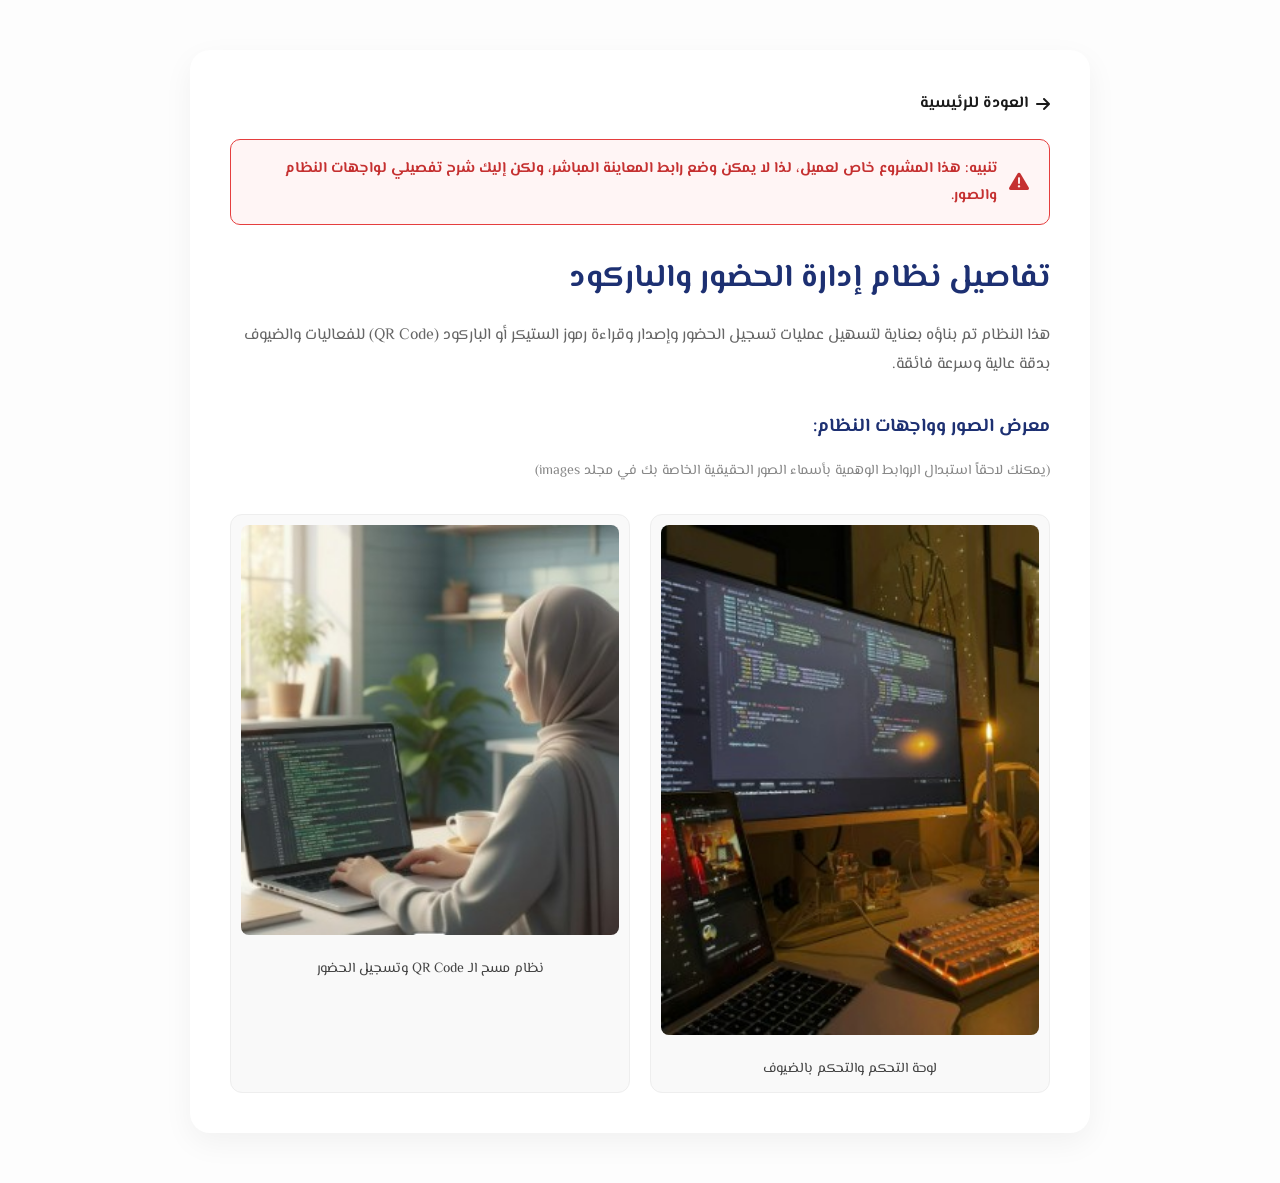
==== project-details.html @ 88afa286 "update" ====
<!doctype html>
<html lang="ar" dir="rtl">
  <head>
    <meta charset="UTF-8" />
    <meta name="viewport" content="width=device-width, initial-scale=1.0" />
    <title>تفاصيل المشروع - ريم حسن</title>
    <link rel="stylesheet" href="css/style.css" />
    <link
      href="https://fonts.googleapis.com/css2?family=El+Messiri:wght@400;600;700&display=swap"
      rel="stylesheet"
    />
    <link
      rel="stylesheet"
      href="https://cdnjs.cloudflare.com/ajax/libs/font-awesome/6.0.0/css/all.min.css"
    />
    <style>
      body {
        font-family: "El Messiri", sans-serif;
        background-color: #fdfdfd;
        color: #1a1a1a;
        line-height: 1.8;
      }
      .details-container {
        max-width: 900px;
        margin: 50px auto;
        padding: 40px;
        background: #fff;
        border-radius: 20px;
        box-shadow: 0 10px 30px rgba(0, 0, 0, 0.05);
      }
      .alert-box {
        background-color: #fff5f5;
        border: 1px solid #e53e3e;
        color: #c53030;
        padding: 15px 20px;
        border-radius: 10px;
        margin-bottom: 25px;
        font-weight: bold;
        font-size: 15px;
        display: flex;
        align-items: center;
        gap: 12px;
      }
      .alert-box i {
        font-size: 20px;
      }
      .back-btn {
        display: inline-flex;
        align-items: center;
        gap: 8px;
        margin-bottom: 20px;
        text-decoration: none;
        color: var(--primary-color);
        font-weight: bold;
      }
      .project-images-grid {
        display: grid;
        grid-template-columns: repeat(auto-fit, minmax(280px, 1fr));
        gap: 20px;
        margin-top: 30px;
      }
      .project-img-card {
        background: #f9f9f9;
        border-radius: 12px;
        overflow: hidden;
        border: 1px solid #eee;
        text-align: center;
        padding: 10px;
      }
      .project-img-card img {
        width: 100%;
        border-radius: 8px;
        transition: transform 0.3s ease;
      }
      .project-img-card img:hover {
        transform: scale(1.03);
      }
    </style>
  </head>
  <body>
    <div class="container">
      <div class="details-container">
        <a href="index.html" class="back-btn"
          ><i class="fas fa-arrow-right"></i> العودة للرئيسية</a
        >

        <!-- التنبيه الأحمر المطلوب -->
        <div class="alert-box">
          <i class="fas fa-exclamation-triangle"></i>
          <span
            >تنبيه: هذا المشروع خاص لعميل، لذا لا يمكن وضع رابط المعاينة
            المباشر، ولكن إليك شرح تفصيلي لواجهات النظام والصور.</span
          >
        </div>

        <h1
          id="p-title"
          style="color: #1d3072; margin-bottom: 15px; font-size: 32px"
        >
          تفاصيل نظام إدارة الحضور والباركود
        </h1>
        <p
          id="p-desc"
          style="color: #666; font-size: 16px; margin-bottom: 25px"
        >
          هذا النظام تم بناؤه بعناية لتسهيل عمليات تسجيل الحضور وإصدار وقراءة
          رموز الستيكر أو الباركود (QR Code) للفعاليات والضيوف بدقة عالية وسرعة
          فائقة.
        </p>

        <h3 style="color: #1d3072; margin-top: 30px; margin-bottom: 15px">
          معرض الصور وواجهات النظام:
        </h3>
        <p style="font-size: 14px; color: #888">
          (يمكنك لاحقاً استبدال الروابط الوهمية بأسماء الصور الحقيقية الخاصة بك
          في مجلد images)
        </p>

        <div class="project-images-grid">
          <div class="project-img-card">
            <img src="images/hero.jpg" alt="واجهة النظام الرئيسية" />
            <p style="margin-top: 10px; font-size: 14px; color: #444">
              لوحة التحكم والتحكم بالضيوف
            </p>
          </div>
          <div class="project-img-card">
            <img src="images/the2.jpg" alt="صفحة قراءة الباركود" />
            <p style="margin-top: 10px; font-size: 14px; color: #444">
              نظام مسح الـ QR Code وتسجيل الحضور
            </p>
          </div>
        </div>
      </div>
    </div>
  </body>
</html>
---- css/style.css ----
/* =========================================
   1. الإعدادات العامة والمتغيرات (Variables)
   ========================================= */
:root {
  --primary-color: #1a1a1a; /* الأسود الفاخر للنصوص والعناصر الأساسية */
  --accent-color: #c5a879; /* اللون الذهبي/البيج للهوية */
  --bg-light: #fdfdfd; /* خلفية الصفحة البيضاء المريحة */
  --bg-blue-soft: #d6e2ef; /* لونك الأزرق السماوي الهادئ */
  --text-muted: #666; /* للنصوص الفرعية */
  --transition: all 0.4s cubic-bezier(0.165, 0.84, 0.44, 1);
}

* {
  margin: 0;
  padding: 0;
  box-sizing: border-box;
}

html {
  scroll-behavior: smooth; /* تنقل ناعم بين أقسام الموقع */
}

body {
  font-family: "El Messiri", sans-serif;
  background-color: var(--bg-light);
  color: var(--primary-color);
  line-height: 1.7;
  overflow-x: hidden;
}

/* =========================================
   2. شريط التنقل العلوي (Navigation)
   ========================================= */
.main-header {
  display: flex;
  justify-content: space-between;
  align-items: center;
  padding: 20px 8%;
  background: rgba(255, 255, 255, 0.95);
  backdrop-filter: blur(10px);
  position: sticky;
  top: 0;
  z-index: 1000;
  box-shadow: 0 2px 15px rgba(0, 0, 0, 0.05);
}

.logo {
  font-size: 28px;
  font-weight: 800;
  letter-spacing: 1px;
}

.logo span {
  color: var(--accent-color);
}

.nav-links {
  display: flex;
  list-style: none;
  gap: 30px;
}

.nav-links a {
  text-decoration: none;
  color: var(--primary-color);
  font-weight: 600;
  transition: var(--transition);
}

.nav-links a:hover {
  color: var(--accent-color);
}

.nav-cta {
  background: var(--primary-color);
  color: white !important;
  padding: 10px 22px;
  border-radius: 8px;
}

/* =========================================
   3. قسم الترحيب (Hero Section)
   ========================================= */
.hero-section {
  background: linear-gradient(135deg, var(--bg-blue-soft) 0%, #fff 100%);
  padding: 100px 0;
}

.container {
  max-width: 1200px;
  margin: auto;
  padding: 0 20px;
}

.hero-wrapper {
  display: flex;
  align-items: center;
  gap: 60px;
  text-align: center;
}

.hero-content {
  flex: 1;
}

/* .badge {
    background: var(--accent-color);
    color: white;
    padding: 6px 16px;
    border-radius: 50px;
    font-size: 14px;
    display: inline-block;
    margin-bottom: 20px;
} */

.hero-title {
  font-size: 58px;
  line-height: 1.2;
  margin-bottom: 20px;
  font-weight: 700;
}

.highlight {
  color: var(--primary-color);
}

.hero-desc {
  font-size: 19px;
  color: var(--text-muted);
  margin-bottom: 40px;
  max-width: 550px;
}

/* أزرار الـ Hero */
.hero-btns {
  display: flex;
  gap: 20px;
  justify-content: center;
}

.btn-fill,
.btn-ghost {
  padding: 16px 35px;
  text-decoration: none;
  border-radius: 10px;
  font-weight: 600;
  transition: var(--transition);
}

.btn-fill {
  background: var(--primary-color);
  color: white;
}

.btn-fill:hover {
  transform: translateY(-5px);
  box-shadow: 0 10px 20px rgba(0, 0, 0, 0.1);
}

.btn-ghost {
  border: 2px solid var(--primary-color);
  color: var(--primary-color);
}

.btn-ghost:hover {
  background: var(--primary-color);
  color: white;
}

/* تنسيق الصورة الجديد والأنيق */
.hero-image {
  flex: 1;
  position: relative;
  display: flex;
  justify-content: center;
}

.modern-image-frame {
  position: relative;
  width: 100%;
  max-width: 400px;
  z-index: 1;
}

.modern-image-frame img {
  width: 100%;
  border-radius: 20px;
  box-shadow: 0 20px 40px rgba(0, 0, 0, 0.1);
  display: block;
  transition: var(--transition);
}

.modern-image-frame::after {
  content: "";
  position: absolute;
  top: 30px;
  left: -30px;
  width: 100%;
  height: 100%;
  border: 3px solid var(--accent-color);
  border-radius: 20px;
  z-index: -1;
  transition: var(--transition);
}

.modern-image-frame:hover img {
  transform: translate(8px, -8px);
}

/* =========================================
   4. قسم نبذة عني (About)
   ========================================= */
.about-section {
  padding: 100px 0;
}

.grid-2 {
  display: flex;
  align-items: center;
  gap: 80px;
}

.about-img {
  flex: 1;
  position: relative;
}

.about-img img {
  width: 100%;
  border-radius: 20px;
}

.experience-badge {
  position: absolute;
  bottom: -20px;
  right: -20px;
  background: var(--accent-color);
  color: white;
  padding: 20px;
  border-radius: 15px;
  text-align: center;
  box-shadow: 0 10px 25px rgba(0, 0, 0, 0.1);
}

.about-text {
  flex: 1.2;
  justify-content: center;
  text-align: right;
}

.section-title-alt {
  font-size: 38px;
  margin-bottom: 25px;
}

.check-list {
  list-style: none;
  margin: 30px 0;
  text-align: right; /* لجعل النص يمين */
}
/* ضبط المحاذاة لليمين في الجوال لكل أقسام النصوص */
@media (max-width: 768px) {
  .about-text,
  .check-list,
  .check-list li {
    text-align: right !important;
    justify-content: flex-start !important;
    direction: ltr !important;
  }

  /* تأكدي أن الأيقونة تظهر على اليمين والنص على يسارها */
  .check-list li {
    flex-direction: row-reverse; /* يقلب اتجاه الأيقونة والنص */
    justify-content: flex-end; /* يثبتهم جهة اليمين */
    gap: 10px;
  }
}
.check-list li {
  margin-bottom: 15px;
  display: flex;
  align-items: center;
  justify-content: flex-start; /* لضمان البدء من اليمين */
  gap: 12px;
  font-size: 18px;
  direction: rtl; /* اتجاه الكتابة من اليمين لليسار */
}

.check-list i {
  color: var(--accent-color);
}

/* ستايل رابط القيت هب في قسم نبذة عني */
.btn-link {
  display: inline-flex;
  align-items: center;
  gap: 10px; /* مسافة بين النص وأيقونة القيت هب */
  color: var(--primary-color);
  text-decoration: none;
  font-weight: 700;
  font-size: 18px;
  position: relative;
  transition: var(--transition);
  padding: 10px 0;
  justify-content: center;
}

/* حركة الخط اللي يظهر تحت الرابط عند مرور الماوس */
.btn-link::after {
  content: "";
  position: absolute;
  bottom: 0;
  right: 0;
  width: 0%;
  height: 2px;
  background-color: var(--accent-color);
  transition: var(--transition);
}

.btn-link:hover {
  color: var(--accent-color);
  transform: translateX(
    -5px
  ); /* يتحرك قليلاً لليمين/اليسار ليعطي إحساساً بالتفاعل */
}

.btn-link:hover::after {
  width: 100%; /* الخط يمتد تحت النص كامل عند الـ Hover */
}

.btn-link i {
  font-size: 22px; /* تكبير أيقونة القيت هب قليلاً */
}
/* =========================================
   5. قسم المهارات (Skills)
   ========================================= */
.skills-section {
  padding: 100px 0;
  background: #f9f9f9;
}

.section-title {
  text-align: center;
  font-size: 42px;
  margin-bottom: 60px;
}

.skills-grid {
  display: grid;
  grid-template-columns: repeat(auto-fit, minmax(300px, 1fr));
  gap: 30px;
}

.skill-card {
  background: white;
  padding: 50px 40px;
  border-radius: 20px;
  text-align: center;
  transition: var(--transition);
  border-bottom: 4px solid transparent;
}

.skill-card:hover {
  transform: translateY(-10px);
  border-bottom-color: var(--accent-color);
  box-shadow: 0 15px 35px rgba(0, 0, 0, 0.05);
}

.skill-card i {
  font-size: 50px;
  color: var(--accent-color);
  margin-bottom: 25px;
}

/* =========================================
   6. قسم المشاريع (Projects)
   ========================================= */
.projects-section {
  padding: 100px 0;
  background: var(--bg-blue-soft);
  display: flex;
  flex-wrap: wrap;
  justify-content: center;
  gap: 30px;
}

.Card {
  background: white;
  padding: 30px;
  border-radius: 20px;
  width: 350px;
  transition: var(--transition);
}

.Card:hover {
  transform: scale(1.03);
}

/* =========================================
   7. الفوتر (Footer)
   ========================================= */
.footer-social-icons {
  display: flex;
  justify-content: center;
  gap: 35px;
  margin: 40px 0;
}

.social-item {
  display: flex;
  flex-direction: column; /* الأيقونة فوق النص */
  align-items: center;
  gap: 12px;
  color: #ffffff;
  text-decoration: none;
  transition: all 0.3s ease;
}

/* تنسيق الأيقونة نفسها */
.social-item i {
  font-size: 24px;
  color: #c5a879; /* لون ذهبي هادئ للأيقونات */
  transition: transform 0.3s ease;
}

/* تنسيق النص تحت الأيقونة */
.social-item span {
  font-size: 13px;
  letter-spacing: 1px;
  opacity: 0.7;
  text-transform: uppercase;
}

/* تأثير عند التمرير بالماوس */
.social-item:hover i {
  transform: translateY(-5px); /* الأيقونة ترتفع قليلاً */
  color: #ffffff; /* يتغير لونها للأبيض */
}

.social-item:hover span {
  opacity: 1;
}
.modern-footer {
  background-color: #1b222e; /* اللون الزيتوني الفاخر المستوحى من الصورة */
  color: #ffffff;
  padding: 80px 0 40px 0;
  font-family: "El Messiri", sans-serif;
}

.footer-container {
  max-width: 1100px;
  margin: 0 auto;
  padding: 0 20px;
  text-align: center;
}

.footer-logo {
  font-size: 32px;
  font-weight: 300;
  letter-spacing: 4px;
  margin-bottom: 10px;
  text-transform: uppercase;
}

.footer-logo span {
  color: #c5a879; /* لمسة ذهبية بسيطة */
}

.footer-tagline {
  font-size: 16px;
  color: rgba(255, 255, 255, 0.6);
  margin-bottom: 50px;
  font-style: italic;
}

.footer-links {
  display: flex;
  justify-content: center;
  gap: 40px;
  margin-bottom: 60px;
  flex-wrap: wrap;
}

.f-link {
  color: #ffffff;
  text-decoration: none;
  font-size: 14px;
  font-weight: 400;
  text-transform: uppercase;
  letter-spacing: 1.5px;
  position: relative;
  padding-bottom: 5px;
  transition: opacity 0.3s ease;
}

/* حركة الخط النحيف تحت الروابط */
.f-link::after {
  content: "";
  position: absolute;
  bottom: 0;
  left: 50%;
  width: 0;
  height: 1px;
  background-color: #c5a879;
  transition: all 0.3s ease;
  transform: translateX(-50%);
}

.f-link:hover {
  opacity: 0.8;
}

.f-link:hover::after {
  width: 100%;
}

.footer-bottom {
  border-top: 1px solid rgba(255, 255, 255, 0.1);
  padding-top: 30px;
}

.footer-bottom p {
  font-size: 12px;
  color: rgba(255, 255, 255, 0.4);
  letter-spacing: 1px;
}

/* للتجاوب مع الجوال */
@media (max-width: 600px) {
  .footer-links {
    gap: 20px;
  }
  .footer-logo {
    font-size: 24px;
  }
}

/* =========================================
   8. التجاوب مع الجوال (Responsive)
   ========================================= */
@media (max-width: 992px) {
  .hero-wrapper {
    flex-direction: column-reverse;
  }
  .about-text {
    text-align: center !important;
  }

  .about-text p {
    text-align: center;
  }

  .check-list {
    display: flex;
    flex-direction: column;
    align-items: center;
    text-align: center;
  }

  .check-list li {
    justify-content: center;
  }

  .btn-link {
    justify-content: center;
    width: 100%;
  }
  .hero-wrapper,
  .grid-2 {
    flex-direction: column;
    text-align: center;
  }
  .hero-title {
    font-size: 40px;
  }
  .hero-desc {
    margin: 0 auto 30px;
  }
  .hero-btns {
    justify-content: center;
  }
  .modern-image-frame {
    margin-top: 50px;
  }
  .about-text .section-title-alt {
    text-align: center;
  }
  .check-list {
    display: inline-block;
    text-align: right;
  }
}

/* حركات الظهور ناعمة */
.animated-fadeInUp {
  animation: fadeInUp 1s ease forwards;
}

@keyframes fadeInUp {
  from {
    opacity: 0;
    transform: translateY(30px);
  }
  to {
    opacity: 1;
    transform: translateY(0);
  }
}

/* تنسيق بطاقة المشروع المطور */
.project-card {
  position: relative;
  overflow: hidden;
  border: 1px solid #eee;
  background: #fff;
  display: flex;
  flex-direction: column;
  justify-content: space-between;
}

.project-year {
  font-size: 12px;
  color: var(--accent-color);
  font-weight: bold;
  display: block;
  margin-bottom: 10px;
}

.project-info {
  margin-top: 20px;
  display: flex;
  justify-content: space-between;
  align-items: center;
  border-top: 1px solid #f0f0f0;
  padding-top: 15px;
}

.project-info span {
  font-size: 13px !important;
  background: var(--soft-blue) !important;
}

/* السهم الذي ينقل للموقع */
.project-arrow {
  position: absolute;
  bottom: 20px;
  left: 20px;
  width: 40px;
  height: 40px;
  background: var(--primary-color);
  color: white;
  border-radius: 50%;
  display: flex;
  align-items: center;
  justify-content: center;
  text-decoration: none;
  transition: var(--transition);
  opacity: 0;
  transform: translateX(20px);
}

.project-card:hover .project-arrow {
  opacity: 1;
  transform: translateX(0);
}

.project-arrow:hover {
  background: var(--accent-color);
  transform: scale(1.1) !important;
}

/* حركة السهم لليسار (بما أن الموقع عربي) */
.project-arrow i {
  font-size: 18px;
}
.floating-whatsapp {
  position: fixed;
  bottom: 25px;
  left: 25px;
  width: 60px;
  height: 60px;
  background: #25d366;
  color: #fff;
  border-radius: 50%;
  display: flex;
  justify-content: center;
  align-items: center;
  font-size: 30px;
  text-decoration: none;
  z-index: 9999;
  box-shadow: 0 10px 25px rgba(0, 0, 0, 0.2);
  transition: 0.3s;
}

.floating-whatsapp:hover {
  transform: scale(1.1);
}
@media (max-width: 992px) {
  .hero-wrapper {
    flex-direction: column;
  }

  .hero-image {
    order: 1;
  }

  .hero-content {
    order: 2;
    text-align: center;
  }

  .hero-desc {
    margin: 0 auto 30px;
  }
}
@media (max-width: 600px) {
  nav {
    display: flex;
  }

  /* إخفاء كل العناصر */
  .nav-links li {
    display: none !important;
  }

  /* إظهار زر ابدأ مشروعك فقط */
  .nav-links li:last-child {
    display: block !important;
  }

  .main-header {
    display: flex;
    justify-content: space-between;
    align-items: center;
    flex-direction: row;
    padding: 15px 20px;
  }

  .nav-links {
    margin: 0;
    width: auto;
  }

  .logo {
    font-size: 24px;
  }
}
/* إخفاء روابط التنقل في الجوال (أقل من 600 بكسل) */
@media (max-width: 600px) {
  .nav-links li:not(:last-child) {
    display: none !important;
  }

  /* التأكد من بقاء الزر (آخر عنصر) ظاهراً */
  .nav-links li:last-child {
    display: block !important;
  }
}

@media (max-width: 600px) {
  nav {
    display: flex;
  }

  /* إخفاء كل العناصر */
  .nav-links li {
    display: none !important;
  }

  /* إظهار زر ابدأ مشروعك فقط */
  .nav-links li:last-child {
    display: block !important;
  }

  .main-header {
    display: flex;
    justify-content: space-between;
    align-items: center;
    flex-direction: row;
    padding: 15px 20px;
  }

  .nav-links {
    margin: 0;
    width: auto;
  }

  .logo {
    font-size: 24px;
  }
}
/* إخفاء روابط التنقل في الجوال (أقل من 600 بكسل) */
@media (max-width: 770px) {
  .nav-links li:not(:last-child) {
    display: none !important;
  }

  /* التأكد من بقاء الزر (آخر عنصر) ظاهراً */
  .nav-links li:last-child {
    display: block !important;
  }
}
/* تنسيق قسم التقنيات وأدوات العمل (في المنتصف) */
#tech-stack {
  background-color: #f4f7fc;
  padding: 60px 20px;
  margin-top: 50px;
  border-top: 1px solid #e1e8f0;
  border-bottom: 1px solid #e1e8f0;
  text-align: center; /* جعل كل ما بداخله في المنتصف */
}

#tech-stack .container {
  max-width: 900px;
  margin: 0 auto;
}

#tech-stack .section-title {
  color: #1d3072;
  font-size: 26px;
  font-weight: 700;
  margin-bottom: 25px;
  text-align: center; /* العنوان في المنتصف */
  font-family: "El Messiri", sans-serif;
}

/* صندوق عرض التقنيات الفاخر */
.tech-card-box {
  background: #ffffff;
  padding: 35px;
  border-radius: 15px;
  box-shadow: 0 10px 30px rgba(29, 48, 114, 0.08);
  border-top: 4px solid #1d3072; /* لمسة جمالية في الأعلى بدلاً من اليمين */
  transition:
    transform 0.3s ease,
    box-shadow 0.3s ease;
  display: inline-block;
  width: 100%;
  box-sizing: border-box;
}

.tech-card-box:hover {
  transform: translateY(-3px);
  box-shadow: 0 15px 35px rgba(29, 48, 114, 0.12);
}

.tech-item {
  margin-bottom: 18px;
  font-size: 16px;
  color: #333333;
  line-height: 1.8;
  text-align: center; /* النصوص داخل العناصر في المنتصف */
}

.tech-item:last-child {
  margin-bottom: 0;
}

.tech-item strong {
  color: #1d3072;
  font-weight: 600;
  display: block; /* جعل العنوان الفرعي بسطر مستقل لترتيب أجمل في المنتصف */
  margin-bottom: 5px;
}

/* التجاوب مع شاشات الجوال */
@media (max-width: 768px) {
  #tech-stack {
    padding: 40px 15px;
  }

  #tech-stack .section-title {
    font-size: 22px;
  }

  .tech-card-box {
    padding: 20px;
  }

  .tech-item {
    font-size: 14px;
  }
}
/* =========================================
   تعديلات وتحسينات العرض والتجاوب للجوال
   ========================================= */

/* إصلاح مشكلة محاذاة النصوص في قسم من هي ريم للجوال */
@media (max-width: 768px) {
  .about-text {
    text-align: right !important;
  }

  .about-text p {
    text-align: right !important;
    direction: rtl;
  }

  .check-list {
    display: flex;
    flex-direction: column;
    align-items: flex-right;
    text-align: right !important;
    direction: rtl;
    padding: 0;
    margin: 20px 0;
  }

  .check-list li {
    display: flex;
    flex-direction: row-reverse; /* الأيقونة يمين والنص يسارها بشكل صحيح */
    justify-content: flex-end;
    align-items: center;
    gap: 12px;
    text-align: right !important;
    direction: rtl;
    margin-bottom: 15px;
    font-size: 16px;
  }

  .btn-link {
    justify-content: center;
    width: 100%;
  }
}
/* إصلاح نهائي لمشاعات واتجاهات قسم من هي ريم في الجوال */
@media (max-width: 768px) {
  .about-text {
    text-align: right !important;
    direction: rtl !important;
  }

  .about-text p {
    text-align: right !important;
    direction: rtl !important;
  }

  .check-list {
    list-style: none !important;
    padding: 0 !important;
    margin: 20px 0 !important;
    text-align: right !important;
    direction: rtl !important;
  }

  .check-list li {
    display: flex !important;
    flex-direction: row !important; /* الأيقونة يمين والنص يسارها بشكل صحيح تماماً */
    align-items: center !important;
    justify-content: flex-start !important;
    gap: 12px !important;
    text-align: right !important;
    direction: rtl !important;
    margin-bottom: 15px !important;
    font-size: 16px !important;
  }

  .check-list li i {
    order: 1 !important;
  }

  .check-list li span,
  .check-list li {
    order: 2 !important;
  }
}
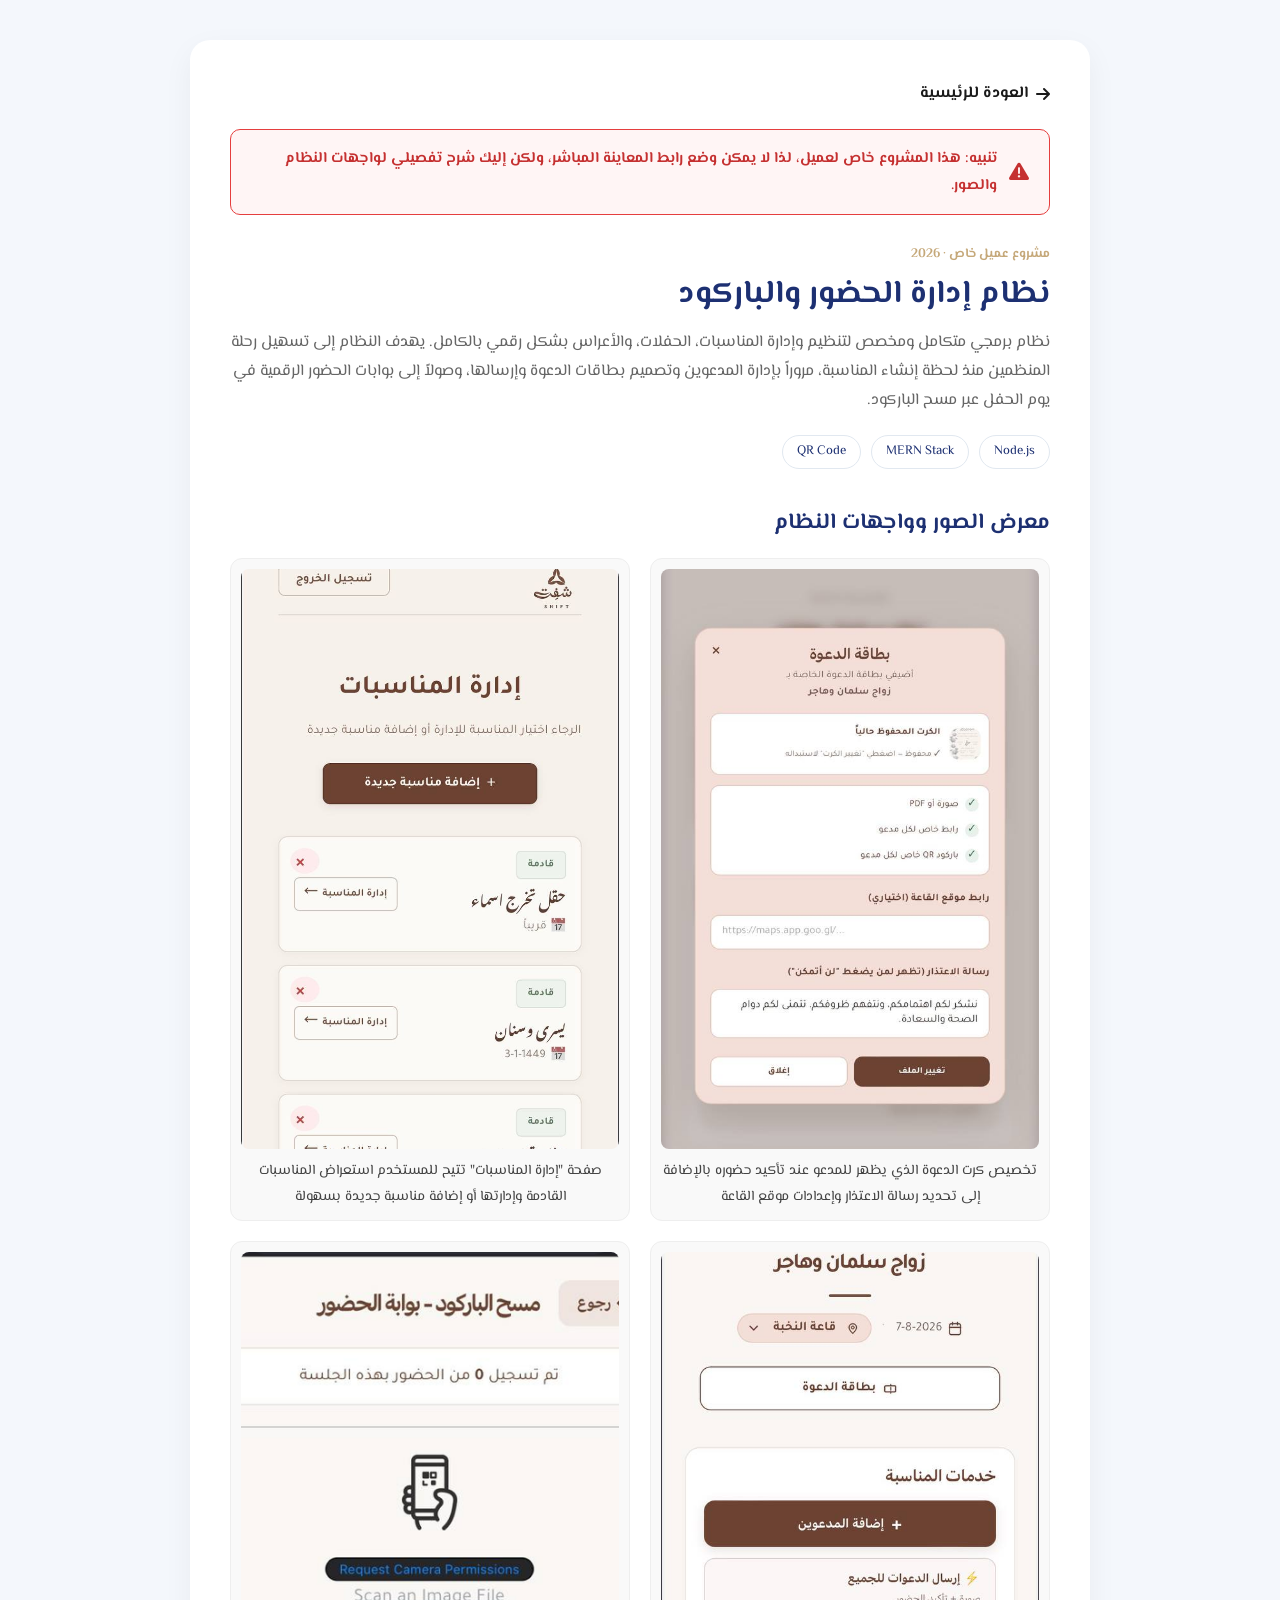
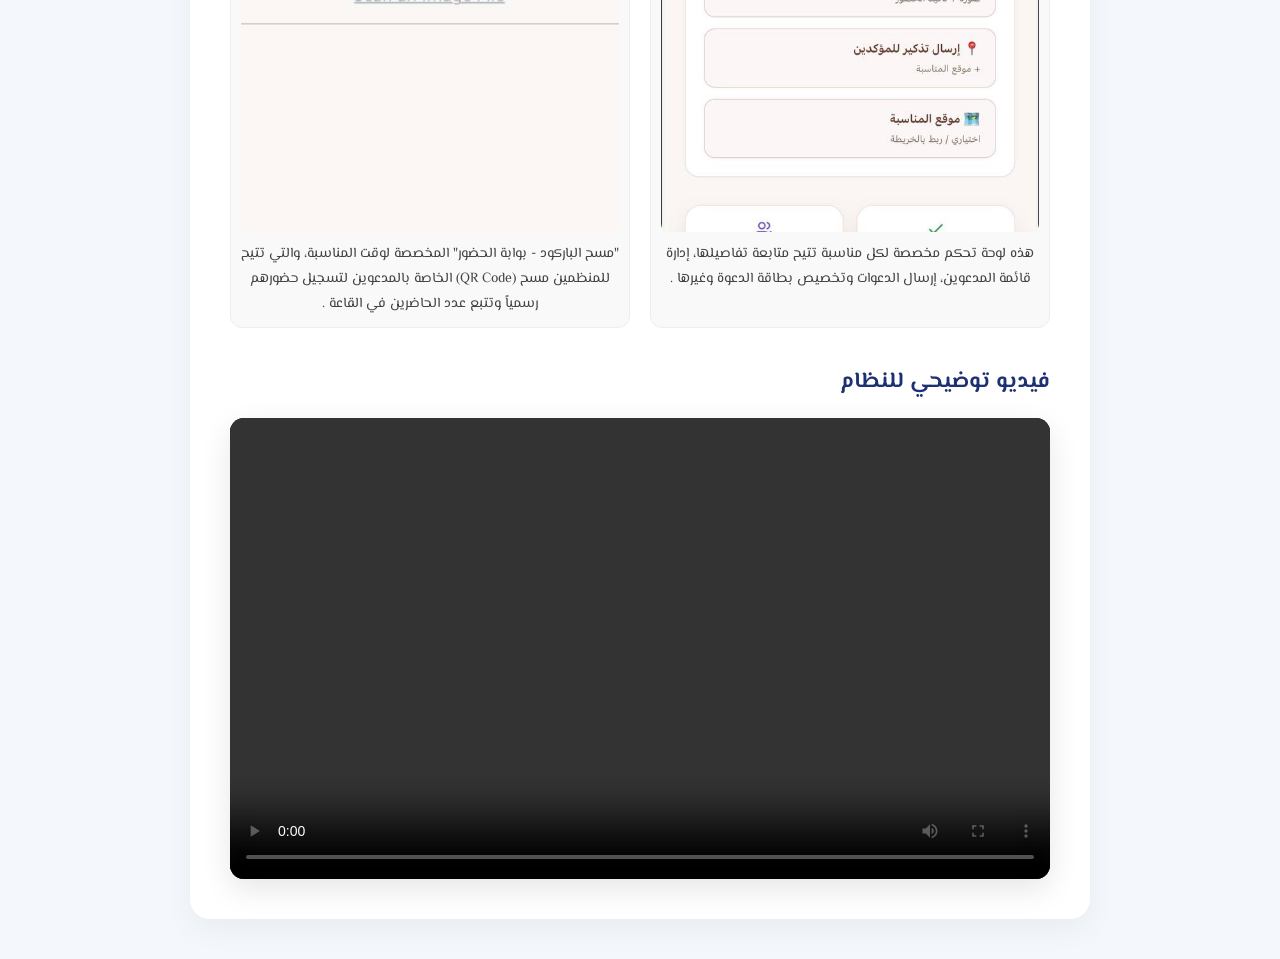
==== commit ae2f1749: "d" ====
--- a/project-details.html
+++ b/project-details.html
@@ -3,7 +3,7 @@
   <head>
     <meta charset="UTF-8" />
     <meta name="viewport" content="width=device-width, initial-scale=1.0" />
-    <title>تفاصيل المشروع - ريم حسن</title>
+    <title>نظام إدارة الحضور والباركود - ريم حسن</title>
     <link rel="stylesheet" href="css/style.css" />
     <link
       href="https://fonts.googleapis.com/css2?family=El+Messiri:wght@400;600;700&display=swap"
@@ -16,18 +16,34 @@
     <style>
       body {
         font-family: "El Messiri", sans-serif;
-        background-color: #fdfdfd;
+        background-color: #f4f7fc;
         color: #1a1a1a;
         line-height: 1.8;
       }
+
       .details-container {
         max-width: 900px;
-        margin: 50px auto;
+        margin: 40px auto;
         padding: 40px;
         background: #fff;
         border-radius: 20px;
         box-shadow: 0 10px 30px rgba(0, 0, 0, 0.05);
       }
+
+      .back-btn {
+        display: inline-flex;
+        align-items: center;
+        gap: 8px;
+        margin-bottom: 20px;
+        text-decoration: none;
+        color: var(--primary-color);
+        font-weight: bold;
+        transition: 0.3s;
+      }
+      .back-btn:hover {
+        color: var(--accent-color);
+      }
+
       .alert-box {
         background-color: #fff5f5;
         border: 1px solid #e53e3e;
@@ -43,21 +59,56 @@
       }
       .alert-box i {
         font-size: 20px;
-      }
-      .back-btn {
-        display: inline-flex;
-        align-items: center;
-        gap: 8px;
+        flex-shrink: 0;
+      }
+
+      .project-badge {
+        display: inline-block;
+        font-size: 13px;
+        color: var(--accent-color);
+        font-weight: bold;
+        margin-bottom: 6px;
+      }
+
+      .project-title {
+        color: #1d3072;
+        font-size: 32px;
+        line-height: 1.4;
+        margin-bottom: 12px;
+      }
+
+      .project-desc {
+        color: #666;
+        font-size: 16px;
         margin-bottom: 20px;
-        text-decoration: none;
-        color: var(--primary-color);
-        font-weight: bold;
-      }
+      }
+
+      .tools-list {
+        display: flex;
+        flex-wrap: wrap;
+        gap: 10px;
+        margin-bottom: 10px;
+      }
+      .tools-list span {
+        font-size: 13px;
+        padding: 4px 14px;
+        border: 1px solid #e1e8f0;
+        border-radius: 50px;
+        color: #1d3072;
+        background: #fff;
+      }
+
+      .section-heading {
+        color: #1d3072;
+        font-size: 22px;
+        margin: 35px 0 15px;
+      }
+
+      /* شبكة الصور: 4 صور (2 × 2) */
       .project-images-grid {
         display: grid;
-        grid-template-columns: repeat(auto-fit, minmax(280px, 1fr));
+        grid-template-columns: repeat(2, 1fr);
         gap: 20px;
-        margin-top: 30px;
       }
       .project-img-card {
         background: #f9f9f9;
@@ -69,68 +120,179 @@
       }
       .project-img-card img {
         width: 100%;
+        height: 580px;
+        object-fit: cover;
         border-radius: 8px;
+        display: block;
+        cursor: zoom-in;
         transition: transform 0.3s ease;
       }
       .project-img-card img:hover {
         transform: scale(1.03);
+      }
+      .project-img-card p {
+        margin-top: 10px;
+        font-size: 14px;
+        color: #444;
+      }
+
+      /* الفيديو */
+      .video-wrapper {
+        background: #000;
+        border-radius: 14px;
+        overflow: hidden;
+        box-shadow: 0 10px 30px rgba(0, 0, 0, 0.1);
+      }
+      .video-wrapper video,
+      .video-wrapper iframe {
+        display: block;
+        width: 100%;
+        aspect-ratio: 16 / 9;
+        border: 0;
+      }
+
+      /* تكبير الصورة عند الضغط */
+      .lightbox {
+        position: fixed;
+        inset: 0;
+        background: rgba(0, 0, 0, 0.85);
+        display: none;
+        align-items: center;
+        justify-content: center;
+        padding: 20px;
+        z-index: 10000;
+        cursor: zoom-out;
+      }
+      .lightbox.open {
+        display: flex;
+      }
+      .lightbox img {
+        max-width: 100%;
+        max-height: 100%;
+        border-radius: 10px;
+      }
+
+      @media (max-width: 700px) {
+        .details-container {
+          margin: 20px 15px;
+          padding: 22px;
+        }
+        .project-title {
+          font-size: 24px;
+        }
+        .project-images-grid {
+          grid-template-columns: 1fr;
+        }
+        .project-img-card img {
+          height: auto;
+          max-height: 260px;
+        }
       }
     </style>
   </head>
   <body>
     <div class="container">
       <div class="details-container">
-        <a href="index.html" class="back-btn"
-          ><i class="fas fa-arrow-right"></i> العودة للرئيسية</a
-        >
-
-        <!-- التنبيه الأحمر المطلوب -->
+        <a href="index.html" class="back-btn">
+          <i class="fas fa-arrow-right"></i> العودة للرئيسية
+        </a>
+
         <div class="alert-box">
           <i class="fas fa-exclamation-triangle"></i>
-          <span
-            >تنبيه: هذا المشروع خاص لعميل، لذا لا يمكن وضع رابط المعاينة
-            المباشر، ولكن إليك شرح تفصيلي لواجهات النظام والصور.</span
-          >
-        </div>
-
-        <h1
-          id="p-title"
-          style="color: #1d3072; margin-bottom: 15px; font-size: 32px"
-        >
-          تفاصيل نظام إدارة الحضور والباركود
-        </h1>
-        <p
-          id="p-desc"
-          style="color: #666; font-size: 16px; margin-bottom: 25px"
-        >
-          هذا النظام تم بناؤه بعناية لتسهيل عمليات تسجيل الحضور وإصدار وقراءة
-          رموز الستيكر أو الباركود (QR Code) للفعاليات والضيوف بدقة عالية وسرعة
-          فائقة.
+          <span>
+            تنبيه: هذا المشروع خاص لعميل، لذا لا يمكن وضع رابط المعاينة المباشر،
+            ولكن إليك شرح تفصيلي لواجهات النظام والصور.
+          </span>
+        </div>
+
+        <span class="project-badge">مشروع عميل خاص · 2026</span>
+        <h1 class="project-title">نظام إدارة الحضور والباركود</h1>
+        <p class="project-desc">
+          نظام برمجي متكامل ومخصص لتنظيم وإدارة المناسبات، الحفلات، والأعراس
+          بشكل رقمي بالكامل. يهدف النظام إلى تسهيل رحلة المنظمين منذ لحظة إنشاء
+          المناسبة، مروراً بإدارة المدعوين وتصميم بطاقات الدعوة وإرسالها، وصولاً
+          إلى بوابات الحضور الرقمية في يوم الحفل عبر مسح الباركود.
         </p>
 
-        <h3 style="color: #1d3072; margin-top: 30px; margin-bottom: 15px">
-          معرض الصور وواجهات النظام:
-        </h3>
-        <p style="font-size: 14px; color: #888">
-          (يمكنك لاحقاً استبدال الروابط الوهمية بأسماء الصور الحقيقية الخاصة بك
-          في مجلد images)
-        </p>
+        <div class="tools-list">
+          <span>Node.js</span>
+          <span>MERN Stack</span>
+          <span>QR Code</span>
+        </div>
+
+        <!-- ========== الصور (4 صور) ========== -->
+        <h3 class="section-heading">معرض الصور وواجهات النظام</h3>
 
         <div class="project-images-grid">
-          <div class="project-img-card">
-            <img src="images/hero.jpg" alt="واجهة النظام الرئيسية" />
-            <p style="margin-top: 10px; font-size: 14px; color: #444">
-              لوحة التحكم والتحكم بالضيوف
-            </p>
-          </div>
-          <div class="project-img-card">
-            <img src="images/the2.jpg" alt="صفحة قراءة الباركود" />
-            <p style="margin-top: 10px; font-size: 14px; color: #444">
-              نظام مسح الـ QR Code وتسجيل الحضور
-            </p>
-          </div>
+          <!-- غيّري اسم الصورة واسم الوصف لكل بطاقة -->
+          <div class="project-img-card">
+            <img src="images/card.jpg" alt="الصورة الأولى" />
+            <p>
+              تخصيص كرت الدعوة الذي يظهر للمدعو عند تأكيد حضوره بالإضافة إلى
+              تحديد رسالة الاعتذار وإعدادات موقع القاعة
+            </p>
+          </div>
+          <div class="project-img-card">
+            <img src="images/wed.jpg" alt="الصورة الثانية" />
+            <p>
+              صفحة "إدارة المناسبات" تتيح للمستخدم استعراض المناسبات القادمة
+              وإدارتها أو إضافة مناسبة جديدة بسهولة
+            </p>
+          </div>
+          <div class="project-img-card">
+            <img src="images/page.jpg" alt="الصورة الثالثة" />
+            <p>
+              هذه لوحة تحكم مخصصة لكل مناسبة تتيح متابعة تفاصيلها، إدارة قائمة
+              المدعوين، إرسال الدعوات وتخصيص بطاقة الدعوة وغيرها .
+            </p>
+          </div>
+          <div class="project-img-card">
+            <img src="images/qr.png" alt="الصورة الرابعة" />
+            <p>
+              "مسح الباركود - بوابة الحضور" المخصصة لوقت المناسبة، والتي تتيح
+              للمنظمين مسح (QR Code) الخاصة بالمدعوين لتسجيل حضورهم رسمياً وتتبع
+              عدد الحاضرين في القاعة .
+            </p>
+          </div>
+        </div>
+
+        <!-- ========== الفيديو ========== -->
+        <h3 class="section-heading">فيديو توضيحي للنظام</h3>
+
+        <div class="video-wrapper">
+          <!-- الخيار 1: فيديو من مجلد videos (مفعّل) -->
+          <video controls preload="metadata">
+            <source src="images/vid.MOV" type="video/mp4" />
+            متصفحك لا يدعم تشغيل الفيديو.
+          </video>
+
+          <!-- الخيار 2: فيديو يوتيوب (احذفي وسم video فوق وفعّلي هذا)
+          <iframe
+            src="https://www.youtube.com/embed/VIDEO_ID"
+            allowfullscreen
+          ></iframe>
+          -->
         </div>
       </div>
     </div>
+
+    <!-- تكبير الصورة عند الضغط عليها -->
+    <div class="lightbox" id="lightbox"><img src="" alt="" /></div>
+
+    <script>
+      const lightbox = document.getElementById("lightbox");
+      const lightboxImg = lightbox.querySelector("img");
+
+      document.querySelectorAll(".project-img-card img").forEach((img) => {
+        img.addEventListener("click", () => {
+          lightboxImg.src = img.src;
+          lightbox.classList.add("open");
+        });
+      });
+
+      lightbox.addEventListener("click", () => {
+        lightbox.classList.remove("open");
+      });
+    </script>
   </body>
 </html>
--- a/css/style.css
+++ b/css/style.css
@@ -6,6 +6,7 @@
   --accent-color: #c5a879; /* اللون الذهبي/البيج للهوية */
   --bg-light: #fdfdfd; /* خلفية الصفحة البيضاء المريحة */
   --bg-blue-soft: #d6e2ef; /* لونك الأزرق السماوي الهادئ */
+  --soft-blue: #d6e2ef;
   --text-muted: #666; /* للنصوص الفرعية */
   --transition: all 0.4s cubic-bezier(0.165, 0.84, 0.44, 1);
 }
@@ -103,16 +104,6 @@
   flex: 1;
 }
 
-/* .badge {
-    background: var(--accent-color);
-    color: white;
-    padding: 6px 16px;
-    border-radius: 50px;
-    font-size: 14px;
-    display: inline-block;
-    margin-bottom: 20px;
-} */
-
 .hero-title {
   font-size: 58px;
   line-height: 1.2;
@@ -167,7 +158,7 @@
   color: white;
 }
 
-/* تنسيق الصورة الجديد والأنيق */
+/* تنسيق الصورة */
 .hero-image {
   flex: 1;
   position: relative;
@@ -244,7 +235,6 @@
 
 .about-text {
   flex: 1.2;
-  justify-content: center;
   text-align: right;
 }
 
@@ -256,44 +246,33 @@
 .check-list {
   list-style: none;
   margin: 30px 0;
-  text-align: right; /* لجعل النص يمين */
-}
-/* ضبط المحاذاة لليمين في الجوال لكل أقسام النصوص */
-@media (max-width: 768px) {
-  .about-text,
-  .check-list,
-  .check-list li {
-    text-align: right !important;
-    justify-content: flex-start !important;
-    direction: ltr !important;
-  }
-
-  /* تأكدي أن الأيقونة تظهر على اليمين والنص على يسارها */
-  .check-list li {
-    flex-direction: row-reverse; /* يقلب اتجاه الأيقونة والنص */
-    justify-content: flex-end; /* يثبتهم جهة اليمين */
-    gap: 10px;
-  }
-}
+  padding: 0;
+  text-align: right;
+  direction: rtl;
+}
+
 .check-list li {
   margin-bottom: 15px;
   display: flex;
-  align-items: center;
-  justify-content: flex-start; /* لضمان البدء من اليمين */
+  align-items: flex-start;
+  justify-content: flex-start;
   gap: 12px;
   font-size: 18px;
-  direction: rtl; /* اتجاه الكتابة من اليمين لليسار */
+  direction: rtl;
+  text-align: right;
 }
 
 .check-list i {
   color: var(--accent-color);
-}
-
-/* ستايل رابط القيت هب في قسم نبذة عني */
+  flex-shrink: 0;
+  margin-top: 6px; /* تحاذي الأيقونة مع أول سطر من النص */
+}
+
+/* رابط GitHub في قسم نبذة عني */
 .btn-link {
   display: inline-flex;
   align-items: center;
-  gap: 10px; /* مسافة بين النص وأيقونة القيت هب */
+  gap: 10px;
   color: var(--primary-color);
   text-decoration: none;
   font-weight: 700;
@@ -304,7 +283,6 @@
   justify-content: center;
 }
 
-/* حركة الخط اللي يظهر تحت الرابط عند مرور الماوس */
 .btn-link::after {
   content: "";
   position: absolute;
@@ -318,18 +296,17 @@
 
 .btn-link:hover {
   color: var(--accent-color);
-  transform: translateX(
-    -5px
-  ); /* يتحرك قليلاً لليمين/اليسار ليعطي إحساساً بالتفاعل */
+  transform: translateX(-5px);
 }
 
 .btn-link:hover::after {
-  width: 100%; /* الخط يمتد تحت النص كامل عند الـ Hover */
+  width: 100%;
 }
 
 .btn-link i {
-  font-size: 22px; /* تكبير أيقونة القيت هب قليلاً */
-}
+  font-size: 22px;
+}
+
 /* =========================================
    5. قسم المهارات (Skills)
    ========================================= */
@@ -372,22 +349,29 @@
 }
 
 /* =========================================
-   6. قسم المشاريع (Projects)
+   6. قسم المشاريع (Projects) - كل البوكسات بنفس الحجم
    ========================================= */
 .projects-section {
-  padding: 100px 0;
+  padding: 100px 20px;
   background: var(--bg-blue-soft);
-  display: flex;
-  flex-wrap: wrap;
+  display: grid;
+  grid-template-columns: repeat(auto-fit, minmax(280px, 350px));
   justify-content: center;
+  align-items: stretch; /* كل بطاقات الصف الواحد بنفس الارتفاع */
   gap: 30px;
+}
+
+/* عنوان "أهم أعمالي" ياخذ الصف كامل */
+.projects-section .section-title {
+  grid-column: 1 / -1;
+  margin-bottom: 30px;
 }
 
 .Card {
   background: white;
   padding: 30px;
   border-radius: 20px;
-  width: 350px;
+  width: 100%; /* يملأ عرض العمود، فكل البطاقات نفس العرض */
   transition: var(--transition);
 }
 
@@ -395,52 +379,194 @@
   transform: scale(1.03);
 }
 
+/* تنسيق بطاقة المشروع (مصغّرة بالطول) */
+.Card {
+  padding: 22px 24px;
+}
+
+.project-card {
+  position: relative;
+  overflow: hidden;
+  border: 1px solid #eee;
+  background: #fff;
+  display: flex;
+  flex-direction: column;
+  cursor: pointer;
+}
+
+.project-card .card-content {
+  display: flex;
+  flex-direction: column;
+  flex: 1;
+}
+
+.project-card h3 {
+  font-size: 18px;
+  margin-bottom: 6px;
+}
+
+.project-card .card-content p {
+  flex: 1;
+  font-size: 14px;
+  line-height: 1.6;
+  color: var(--text-muted);
+  margin-bottom: 8px;
+}
+
+.project-year {
+  font-size: 12px;
+  color: var(--accent-color);
+  font-weight: bold;
+  display: block;
+  margin-bottom: 6px;
+}
+
+/* الأدوات: بدون خلفية زرقاء */
+.project-info {
+  margin-top: 10px;
+  display: flex;
+  justify-content: space-between;
+  align-items: center;
+  border-top: 1px solid #f0f0f0;
+  padding-top: 10px;
+}
+
+.project-info span {
+  font-size: 13px;
+  background: none !important;
+  padding: 0;
+  color: var(--primary-color);
+}
+
+/* السهم / الزر: مخفي، ويظهر عند الضغط على البوكس */
+.card-action {
+  max-height: 0;
+  opacity: 0;
+  overflow: hidden;
+  display: flex;
+  justify-content: flex-end;
+  transition:
+    max-height 0.4s ease,
+    opacity 0.3s ease,
+    margin-top 0.4s ease;
+}
+
+.project-card.active .card-action {
+  max-height: 60px;
+  opacity: 1;
+  margin-top: 12px;
+}
+
+.project-arrow {
+  width: 40px;
+  height: 40px;
+  background: var(--primary-color);
+  color: white;
+  border-radius: 50%;
+  display: flex;
+  align-items: center;
+  justify-content: center;
+  text-decoration: none;
+  transition: var(--transition);
+}
+
+.project-arrow:hover {
+  background: var(--accent-color);
+  transform: scale(1.1);
+}
+
+.project-arrow i {
+  font-size: 18px;
+}
+
+.details-btn {
+  display: inline-block;
+  background: var(--primary-color);
+  color: #fff;
+  text-decoration: none;
+  padding: 8px 14px;
+  border-radius: 6px;
+  font-size: 12px;
+  transition: 0.3s;
+}
+
+.details-btn:hover {
+  background: var(--accent-color);
+}
+
+.details-btn i {
+  margin-right: 5px;
+}
+
 /* =========================================
-   7. الفوتر (Footer)
+   7. قسم التقنيات وأدوات العمل
    ========================================= */
-.footer-social-icons {
-  display: flex;
-  justify-content: center;
-  gap: 35px;
-  margin: 40px 0;
-}
-
-.social-item {
-  display: flex;
-  flex-direction: column; /* الأيقونة فوق النص */
-  align-items: center;
-  gap: 12px;
-  color: #ffffff;
-  text-decoration: none;
-  transition: all 0.3s ease;
-}
-
-/* تنسيق الأيقونة نفسها */
-.social-item i {
-  font-size: 24px;
-  color: #c5a879; /* لون ذهبي هادئ للأيقونات */
-  transition: transform 0.3s ease;
-}
-
-/* تنسيق النص تحت الأيقونة */
-.social-item span {
-  font-size: 13px;
-  letter-spacing: 1px;
-  opacity: 0.7;
-  text-transform: uppercase;
-}
-
-/* تأثير عند التمرير بالماوس */
-.social-item:hover i {
-  transform: translateY(-5px); /* الأيقونة ترتفع قليلاً */
-  color: #ffffff; /* يتغير لونها للأبيض */
-}
-
-.social-item:hover span {
-  opacity: 1;
-}
+#tech-stack {
+  background-color: #f4f7fc;
+  padding: 60px 20px;
+  margin-top: 50px;
+  border-top: 1px solid #e1e8f0;
+  border-bottom: 1px solid #e1e8f0;
+  text-align: center;
+}
+
+#tech-stack .container {
+  max-width: 900px;
+  margin: 0 auto;
+}
+
+#tech-stack .section-title {
+  color: #1d3072;
+  font-size: 26px;
+  font-weight: 700;
+  margin-bottom: 25px;
+  text-align: center;
+  font-family: "El Messiri", sans-serif;
+}
+
+.tech-card-box {
+  background: #ffffff;
+  padding: 35px;
+  border-radius: 15px;
+  box-shadow: 0 10px 30px rgba(29, 48, 114, 0.08);
+  border-top: 4px solid #1d3072;
+  transition:
+    transform 0.3s ease,
+    box-shadow 0.3s ease;
+  display: inline-block;
+  width: 100%;
+  box-sizing: border-box;
+}
+
+.tech-card-box:hover {
+  transform: translateY(-3px);
+  box-shadow: 0 15px 35px rgba(29, 48, 114, 0.12);
+}
+
+.tech-item {
+  margin-bottom: 18px;
+  font-size: 16px;
+  color: #333333;
+  line-height: 1.8;
+  text-align: center;
+}
+
+.tech-item:last-child {
+  margin-bottom: 0;
+}
+
+.tech-item strong {
+  color: #1d3072;
+  font-weight: 600;
+  display: block;
+  margin-bottom: 5px;
+}
+
+/* =========================================
+   8. الفوتر (Footer)
+   ========================================= */
 .modern-footer {
-  background-color: #1b222e; /* اللون الزيتوني الفاخر المستوحى من الصورة */
+  background-color: #1b222e;
   color: #ffffff;
   padding: 80px 0 40px 0;
   font-family: "El Messiri", sans-serif;
@@ -462,7 +588,7 @@
 }
 
 .footer-logo span {
-  color: #c5a879; /* لمسة ذهبية بسيطة */
+  color: #c5a879;
 }
 
 .footer-tagline {
@@ -470,6 +596,45 @@
   color: rgba(255, 255, 255, 0.6);
   margin-bottom: 50px;
   font-style: italic;
+}
+
+.footer-social-icons {
+  display: flex;
+  justify-content: center;
+  gap: 35px;
+  margin: 40px 0;
+}
+
+.social-item {
+  display: flex;
+  flex-direction: column;
+  align-items: center;
+  gap: 12px;
+  color: #ffffff;
+  text-decoration: none;
+  transition: all 0.3s ease;
+}
+
+.social-item i {
+  font-size: 24px;
+  color: #c5a879;
+  transition: transform 0.3s ease;
+}
+
+.social-item span {
+  font-size: 13px;
+  letter-spacing: 1px;
+  opacity: 0.7;
+  text-transform: uppercase;
+}
+
+.social-item:hover i {
+  transform: translateY(-5px);
+  color: #ffffff;
+}
+
+.social-item:hover span {
+  opacity: 1;
 }
 
 .footer-links {
@@ -492,7 +657,6 @@
   transition: opacity 0.3s ease;
 }
 
-/* حركة الخط النحيف تحت الروابط */
 .f-link::after {
   content: "";
   position: absolute;
@@ -524,154 +688,7 @@
   letter-spacing: 1px;
 }
 
-/* للتجاوب مع الجوال */
-@media (max-width: 600px) {
-  .footer-links {
-    gap: 20px;
-  }
-  .footer-logo {
-    font-size: 24px;
-  }
-}
-
-/* =========================================
-   8. التجاوب مع الجوال (Responsive)
-   ========================================= */
-@media (max-width: 992px) {
-  .hero-wrapper {
-    flex-direction: column-reverse;
-  }
-  .about-text {
-    text-align: center !important;
-  }
-
-  .about-text p {
-    text-align: center;
-  }
-
-  .check-list {
-    display: flex;
-    flex-direction: column;
-    align-items: center;
-    text-align: center;
-  }
-
-  .check-list li {
-    justify-content: center;
-  }
-
-  .btn-link {
-    justify-content: center;
-    width: 100%;
-  }
-  .hero-wrapper,
-  .grid-2 {
-    flex-direction: column;
-    text-align: center;
-  }
-  .hero-title {
-    font-size: 40px;
-  }
-  .hero-desc {
-    margin: 0 auto 30px;
-  }
-  .hero-btns {
-    justify-content: center;
-  }
-  .modern-image-frame {
-    margin-top: 50px;
-  }
-  .about-text .section-title-alt {
-    text-align: center;
-  }
-  .check-list {
-    display: inline-block;
-    text-align: right;
-  }
-}
-
-/* حركات الظهور ناعمة */
-.animated-fadeInUp {
-  animation: fadeInUp 1s ease forwards;
-}
-
-@keyframes fadeInUp {
-  from {
-    opacity: 0;
-    transform: translateY(30px);
-  }
-  to {
-    opacity: 1;
-    transform: translateY(0);
-  }
-}
-
-/* تنسيق بطاقة المشروع المطور */
-.project-card {
-  position: relative;
-  overflow: hidden;
-  border: 1px solid #eee;
-  background: #fff;
-  display: flex;
-  flex-direction: column;
-  justify-content: space-between;
-}
-
-.project-year {
-  font-size: 12px;
-  color: var(--accent-color);
-  font-weight: bold;
-  display: block;
-  margin-bottom: 10px;
-}
-
-.project-info {
-  margin-top: 20px;
-  display: flex;
-  justify-content: space-between;
-  align-items: center;
-  border-top: 1px solid #f0f0f0;
-  padding-top: 15px;
-}
-
-.project-info span {
-  font-size: 13px !important;
-  background: var(--soft-blue) !important;
-}
-
-/* السهم الذي ينقل للموقع */
-.project-arrow {
-  position: absolute;
-  bottom: 20px;
-  left: 20px;
-  width: 40px;
-  height: 40px;
-  background: var(--primary-color);
-  color: white;
-  border-radius: 50%;
-  display: flex;
-  align-items: center;
-  justify-content: center;
-  text-decoration: none;
-  transition: var(--transition);
-  opacity: 0;
-  transform: translateX(20px);
-}
-
-.project-card:hover .project-arrow {
-  opacity: 1;
-  transform: translateX(0);
-}
-
-.project-arrow:hover {
-  background: var(--accent-color);
-  transform: scale(1.1) !important;
-}
-
-/* حركة السهم لليسار (بما أن الموقع عربي) */
-.project-arrow i {
-  font-size: 18px;
-}
+/* زر الواتساب العائم */
 .floating-whatsapp {
   position: fixed;
   bottom: 25px;
@@ -694,9 +711,33 @@
 .floating-whatsapp:hover {
   transform: scale(1.1);
 }
+
+/* حركات الظهور */
+.animated-fadeInUp {
+  animation: fadeInUp 1s ease forwards;
+}
+
+@keyframes fadeInUp {
+  from {
+    opacity: 0;
+    transform: translateY(30px);
+  }
+  to {
+    opacity: 1;
+    transform: translateY(0);
+  }
+}
+
+/* =========================================
+   9. التجاوب مع الشاشات (Responsive)
+   ========================================= */
+
+/* شاشات التابلت والجوال */
 @media (max-width: 992px) {
-  .hero-wrapper {
+  .hero-wrapper,
+  .grid-2 {
     flex-direction: column;
+    text-align: center;
   }
 
   .hero-image {
@@ -708,233 +749,32 @@
     text-align: center;
   }
 
+  .hero-title {
+    font-size: 40px;
+  }
+
   .hero-desc {
     margin: 0 auto 30px;
   }
-}
-@media (max-width: 600px) {
-  nav {
-    display: flex;
-  }
-
-  /* إخفاء كل العناصر */
-  .nav-links li {
-    display: none !important;
-  }
-
-  /* إظهار زر ابدأ مشروعك فقط */
-  .nav-links li:last-child {
-    display: block !important;
-  }
-
-  .main-header {
-    display: flex;
-    justify-content: space-between;
-    align-items: center;
-    flex-direction: row;
-    padding: 15px 20px;
-  }
-
-  .nav-links {
-    margin: 0;
-    width: auto;
-  }
-
-  .logo {
-    font-size: 24px;
-  }
-}
-/* إخفاء روابط التنقل في الجوال (أقل من 600 بكسل) */
-@media (max-width: 600px) {
-  .nav-links li:not(:last-child) {
-    display: none !important;
-  }
-
-  /* التأكد من بقاء الزر (آخر عنصر) ظاهراً */
-  .nav-links li:last-child {
-    display: block !important;
-  }
-}
-
-@media (max-width: 600px) {
-  nav {
-    display: flex;
-  }
-
-  /* إخفاء كل العناصر */
-  .nav-links li {
-    display: none !important;
-  }
-
-  /* إظهار زر ابدأ مشروعك فقط */
-  .nav-links li:last-child {
-    display: block !important;
-  }
-
-  .main-header {
-    display: flex;
-    justify-content: space-between;
-    align-items: center;
-    flex-direction: row;
-    padding: 15px 20px;
-  }
-
-  .nav-links {
-    margin: 0;
-    width: auto;
-  }
-
-  .logo {
-    font-size: 24px;
-  }
-}
-/* إخفاء روابط التنقل في الجوال (أقل من 600 بكسل) */
-@media (max-width: 770px) {
-  .nav-links li:not(:last-child) {
-    display: none !important;
-  }
-
-  /* التأكد من بقاء الزر (آخر عنصر) ظاهراً */
-  .nav-links li:last-child {
-    display: block !important;
-  }
-}
-/* تنسيق قسم التقنيات وأدوات العمل (في المنتصف) */
-#tech-stack {
-  background-color: #f4f7fc;
-  padding: 60px 20px;
-  margin-top: 50px;
-  border-top: 1px solid #e1e8f0;
-  border-bottom: 1px solid #e1e8f0;
-  text-align: center; /* جعل كل ما بداخله في المنتصف */
-}
-
-#tech-stack .container {
-  max-width: 900px;
-  margin: 0 auto;
-}
-
-#tech-stack .section-title {
-  color: #1d3072;
-  font-size: 26px;
-  font-weight: 700;
-  margin-bottom: 25px;
-  text-align: center; /* العنوان في المنتصف */
-  font-family: "El Messiri", sans-serif;
-}
-
-/* صندوق عرض التقنيات الفاخر */
-.tech-card-box {
-  background: #ffffff;
-  padding: 35px;
-  border-radius: 15px;
-  box-shadow: 0 10px 30px rgba(29, 48, 114, 0.08);
-  border-top: 4px solid #1d3072; /* لمسة جمالية في الأعلى بدلاً من اليمين */
-  transition:
-    transform 0.3s ease,
-    box-shadow 0.3s ease;
-  display: inline-block;
-  width: 100%;
-  box-sizing: border-box;
-}
-
-.tech-card-box:hover {
-  transform: translateY(-3px);
-  box-shadow: 0 15px 35px rgba(29, 48, 114, 0.12);
-}
-
-.tech-item {
-  margin-bottom: 18px;
-  font-size: 16px;
-  color: #333333;
-  line-height: 1.8;
-  text-align: center; /* النصوص داخل العناصر في المنتصف */
-}
-
-.tech-item:last-child {
-  margin-bottom: 0;
-}
-
-.tech-item strong {
-  color: #1d3072;
-  font-weight: 600;
-  display: block; /* جعل العنوان الفرعي بسطر مستقل لترتيب أجمل في المنتصف */
-  margin-bottom: 5px;
-}
-
-/* التجاوب مع شاشات الجوال */
-@media (max-width: 768px) {
-  #tech-stack {
-    padding: 40px 15px;
-  }
-
-  #tech-stack .section-title {
-    font-size: 22px;
-  }
-
-  .tech-card-box {
-    padding: 20px;
-  }
-
-  .tech-item {
-    font-size: 14px;
-  }
-}
-/* =========================================
-   تعديلات وتحسينات العرض والتجاوب للجوال
-   ========================================= */
-
-/* إصلاح مشكلة محاذاة النصوص في قسم من هي ريم للجوال */
-@media (max-width: 768px) {
-  .about-text {
-    text-align: right !important;
-  }
-
-  .about-text p {
-    text-align: right !important;
-    direction: rtl;
-  }
-
-  .check-list {
-    display: flex;
-    flex-direction: column;
-    align-items: flex-right;
-    text-align: right !important;
-    direction: rtl;
-    padding: 0;
-    margin: 20px 0;
-  }
-
-  .check-list li {
-    display: flex;
-    flex-direction: row-reverse; /* الأيقونة يمين والنص يسارها بشكل صحيح */
-    justify-content: flex-end;
-    align-items: center;
-    gap: 12px;
-    text-align: right !important;
-    direction: rtl;
-    margin-bottom: 15px;
-    font-size: 16px;
-  }
-
-  .btn-link {
+
+  .hero-btns {
     justify-content: center;
-    width: 100%;
-  }
-}
-/* إصلاح نهائي لمشاعات واتجاهات قسم من هي ريم في الجوال */
-@media (max-width: 768px) {
-  .about-text {
+  }
+
+  .modern-image-frame {
+    margin-top: 50px;
+  }
+
+  /* قسم من هي ريم: محاذاة يمين + علامة الصح يمين */
+  .about-text,
+  .about-text p,
+  .about-text .section-title-alt {
     text-align: right !important;
     direction: rtl !important;
   }
 
-  .about-text p {
-    text-align: right !important;
-    direction: rtl !important;
-  }
-
-  .check-list {
+  .about-text .check-list {
+    display: block !important;
     list-style: none !important;
     padding: 0 !important;
     margin: 20px 0 !important;
@@ -942,10 +782,10 @@
     direction: rtl !important;
   }
 
-  .check-list li {
+  .about-text .check-list li {
     display: flex !important;
-    flex-direction: row !important; /* الأيقونة يمين والنص يسارها بشكل صحيح تماماً */
-    align-items: center !important;
+    flex-direction: row !important; /* في RTL أول عنصر (الأيقونة) يكون يمين */
+    align-items: flex-start !important;
     justify-content: flex-start !important;
     gap: 12px !important;
     text-align: right !important;
@@ -954,12 +794,65 @@
     font-size: 16px !important;
   }
 
-  .check-list li i {
-    order: 1 !important;
-  }
-
-  .check-list li span,
-  .check-list li {
-    order: 2 !important;
-  }
-}
+  .about-text .check-list li i {
+    flex-shrink: 0;
+    margin-top: 6px;
+  }
+
+  .about-text .btn-link {
+    justify-content: center;
+    width: 100%;
+  }
+}
+
+/* إخفاء روابط التنقل وإبقاء زر "ابدأ مشروعك" فقط */
+@media (max-width: 770px) {
+  .nav-links li:not(:last-child) {
+    display: none !important;
+  }
+
+  .nav-links li:last-child {
+    display: block !important;
+  }
+}
+
+@media (max-width: 768px) {
+  #tech-stack {
+    padding: 40px 15px;
+  }
+
+  #tech-stack .section-title {
+    font-size: 22px;
+  }
+
+  .tech-card-box {
+    padding: 20px;
+  }
+
+  .tech-item {
+    font-size: 14px;
+  }
+}
+
+@media (max-width: 600px) {
+  .main-header {
+    padding: 15px 20px;
+  }
+
+  .nav-links {
+    margin: 0;
+    width: auto;
+  }
+
+  .logo {
+    font-size: 24px;
+  }
+
+  .footer-links {
+    gap: 20px;
+  }
+
+  .footer-logo {
+    font-size: 24px;
+  }
+}
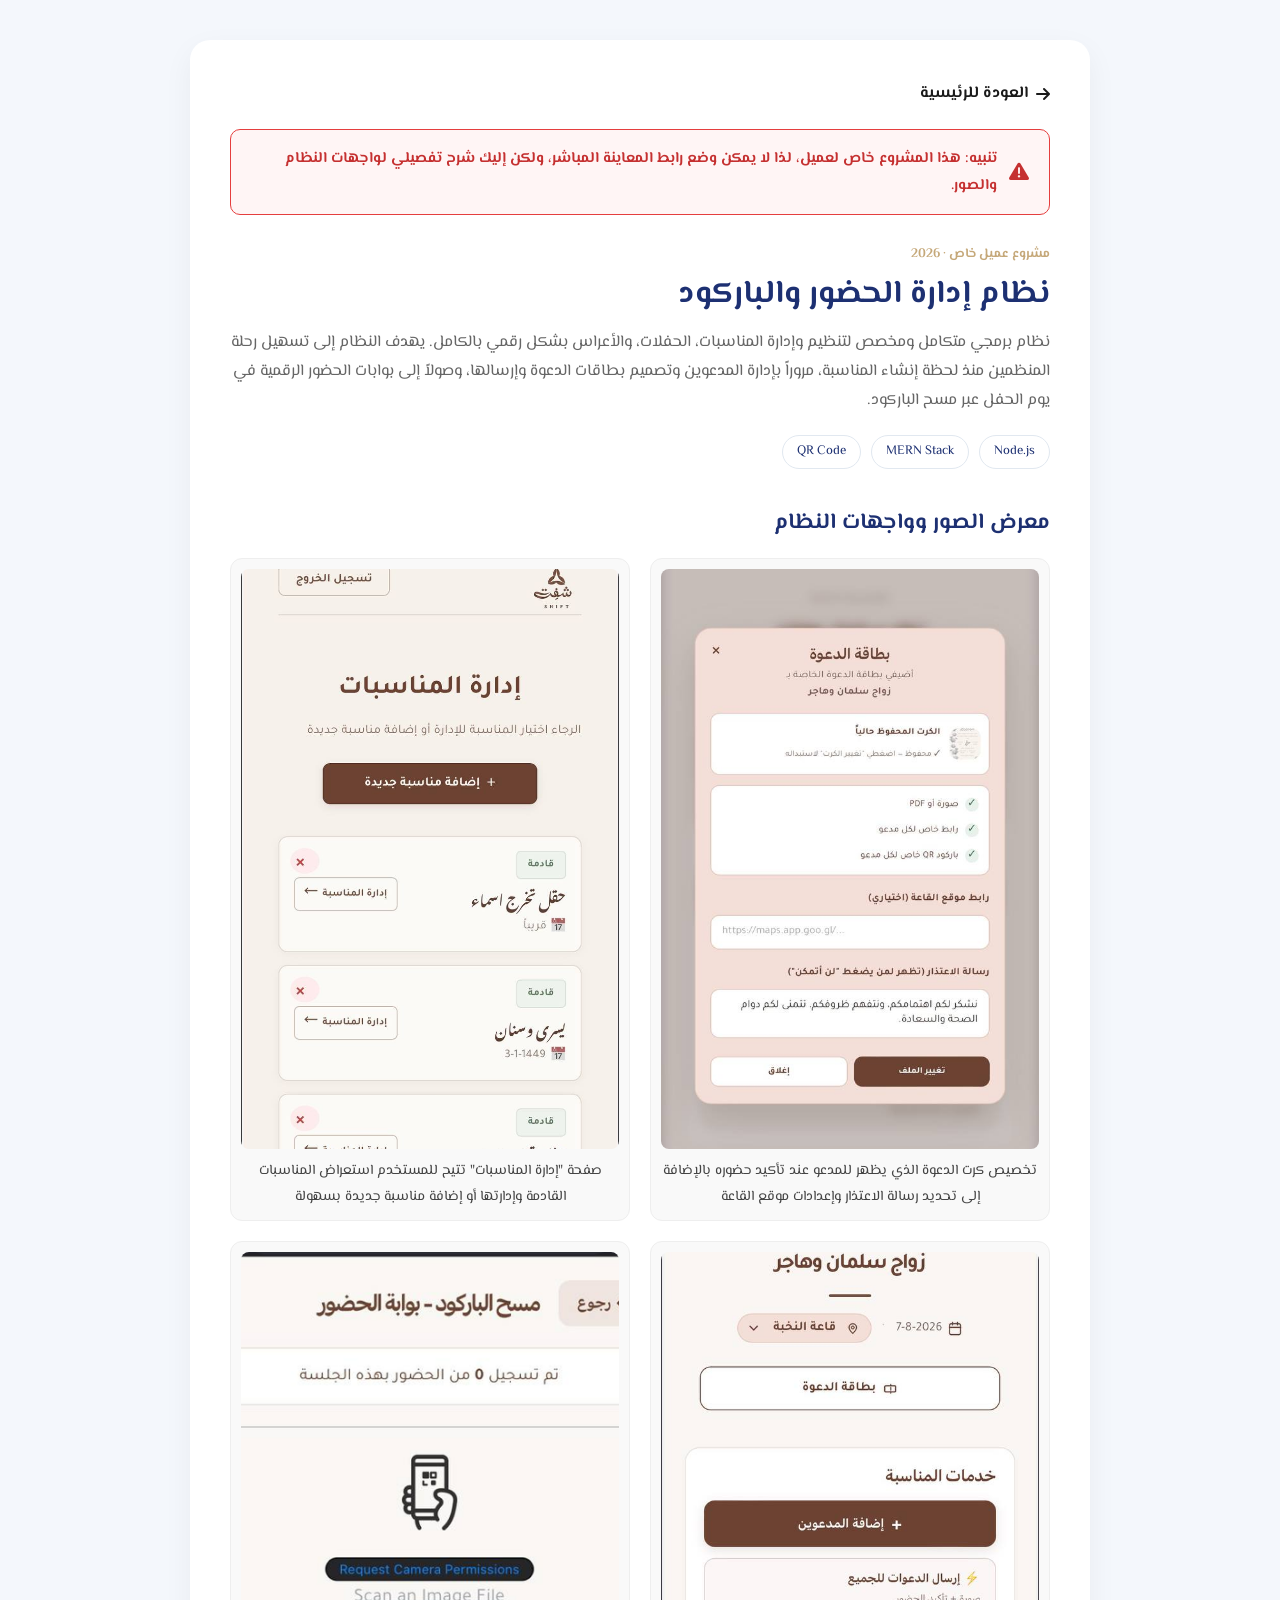
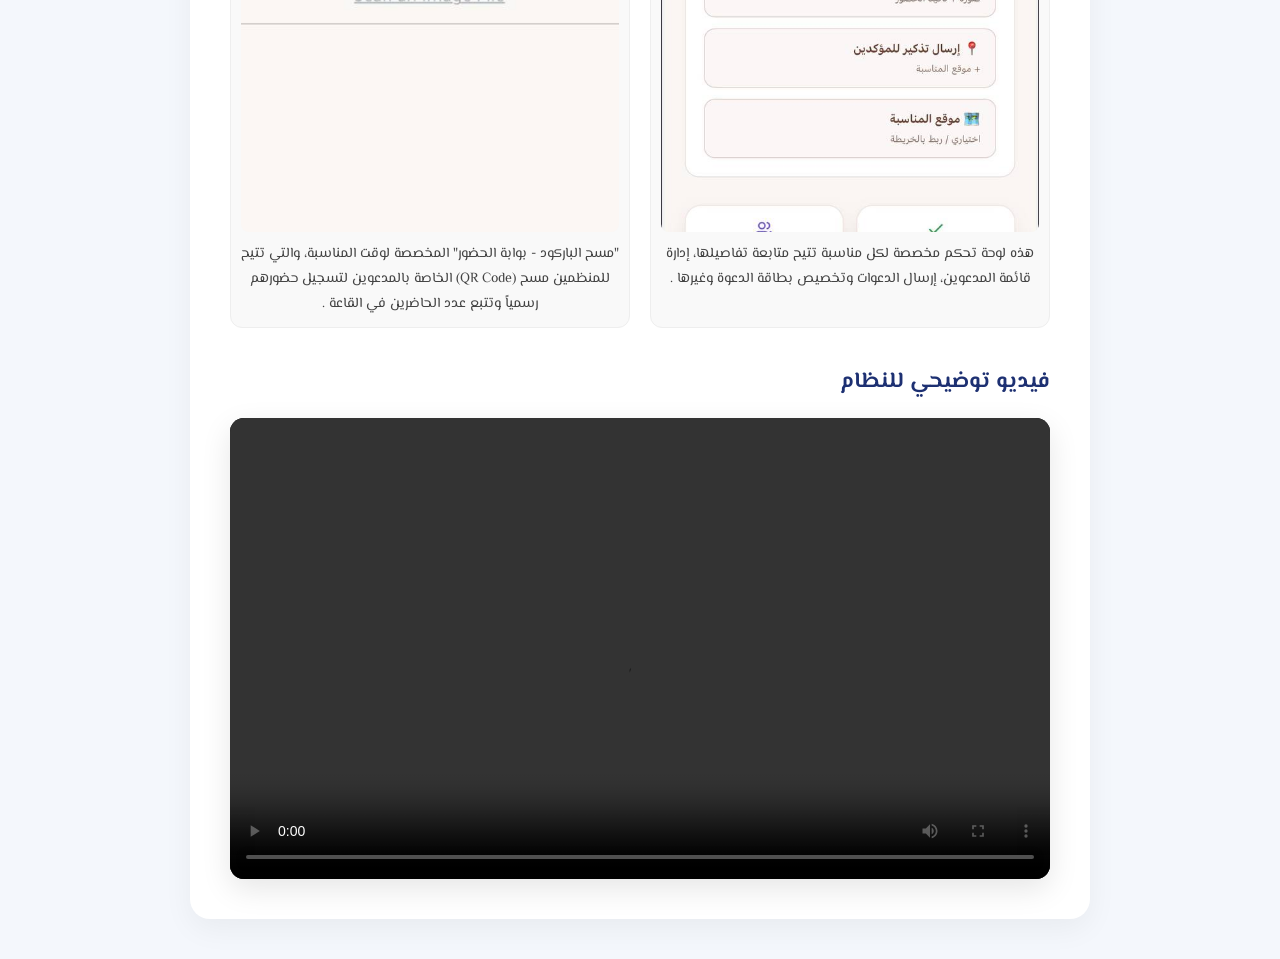
==== commit 60b04b6c: "f" ====
--- a/project-details.html
+++ b/project-details.html
@@ -262,7 +262,7 @@
         <div class="video-wrapper">
           <!-- الخيار 1: فيديو من مجلد videos (مفعّل) -->
           <video controls preload="metadata">
-            <source src="images/vid.MOV" type="video/mp4" />
+            <source src="images/vid.mp4" type="video/mp4" />
             متصفحك لا يدعم تشغيل الفيديو.
           </video>
 
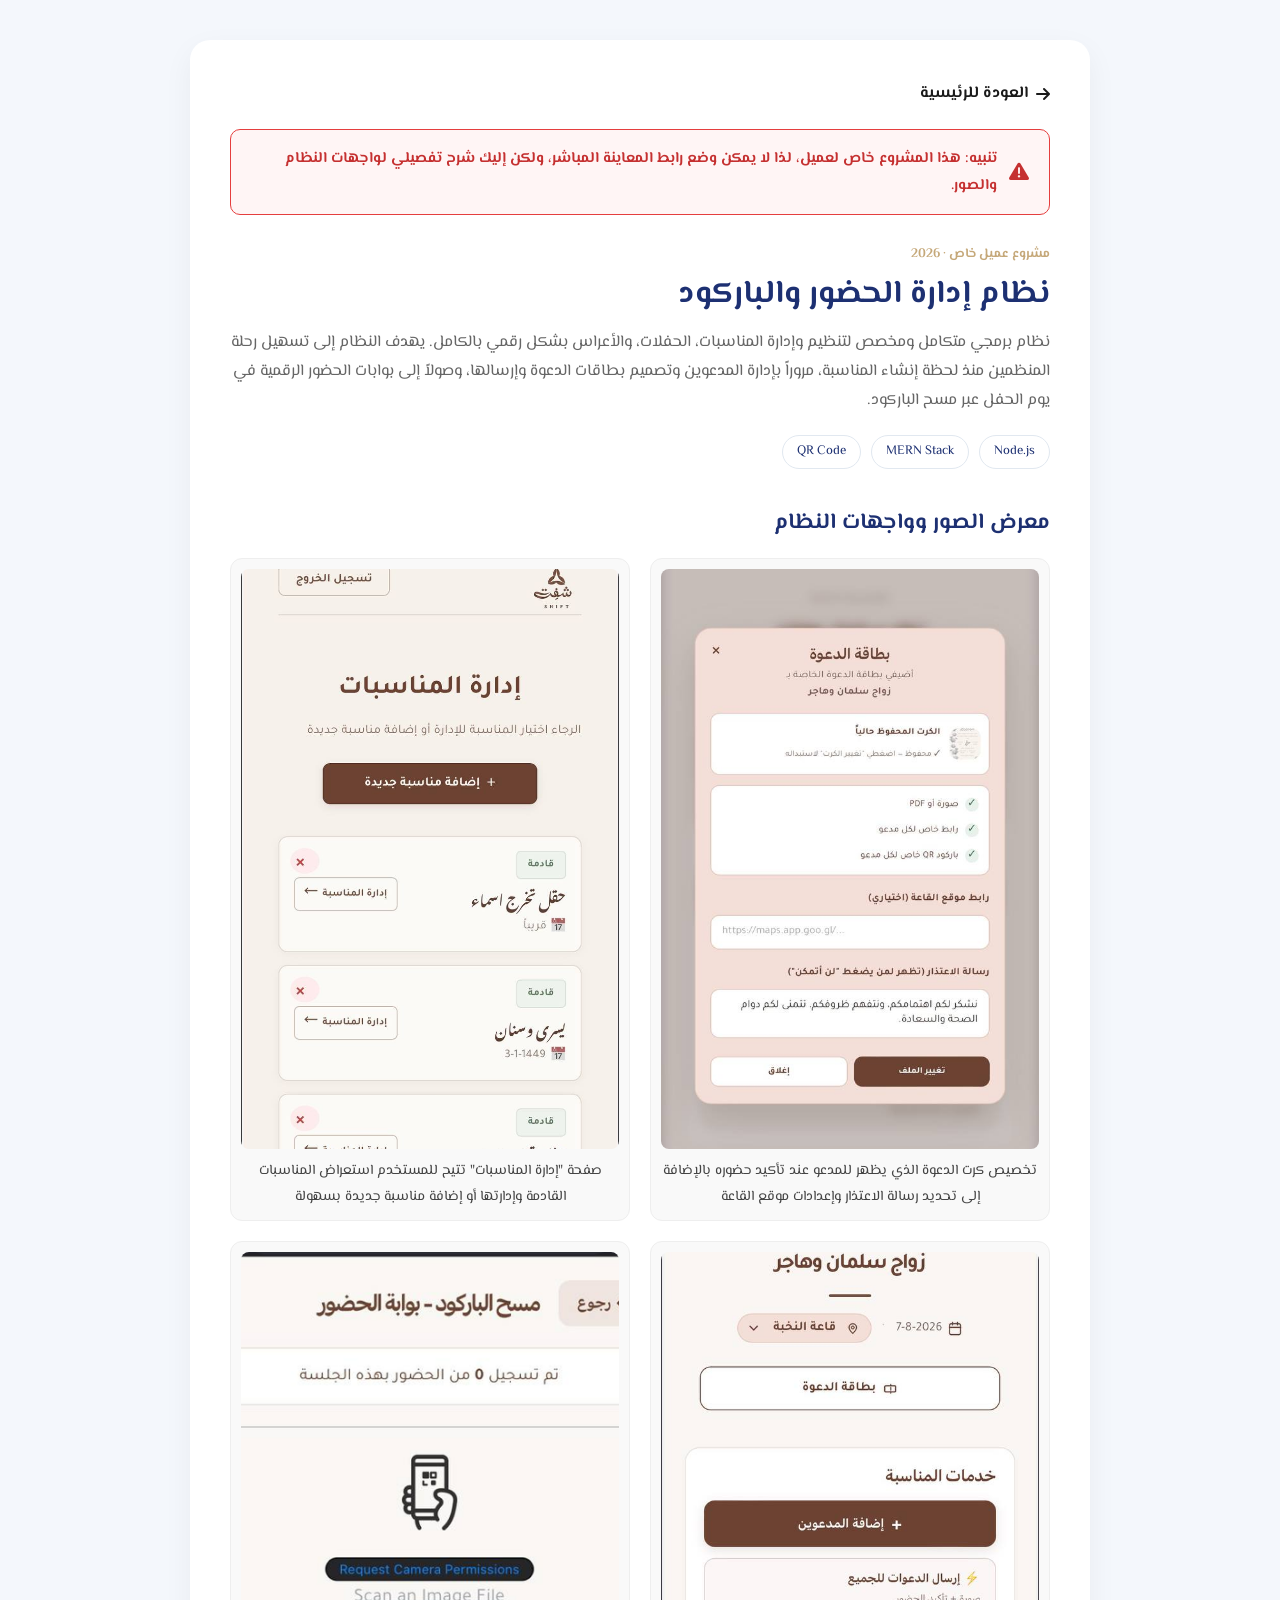
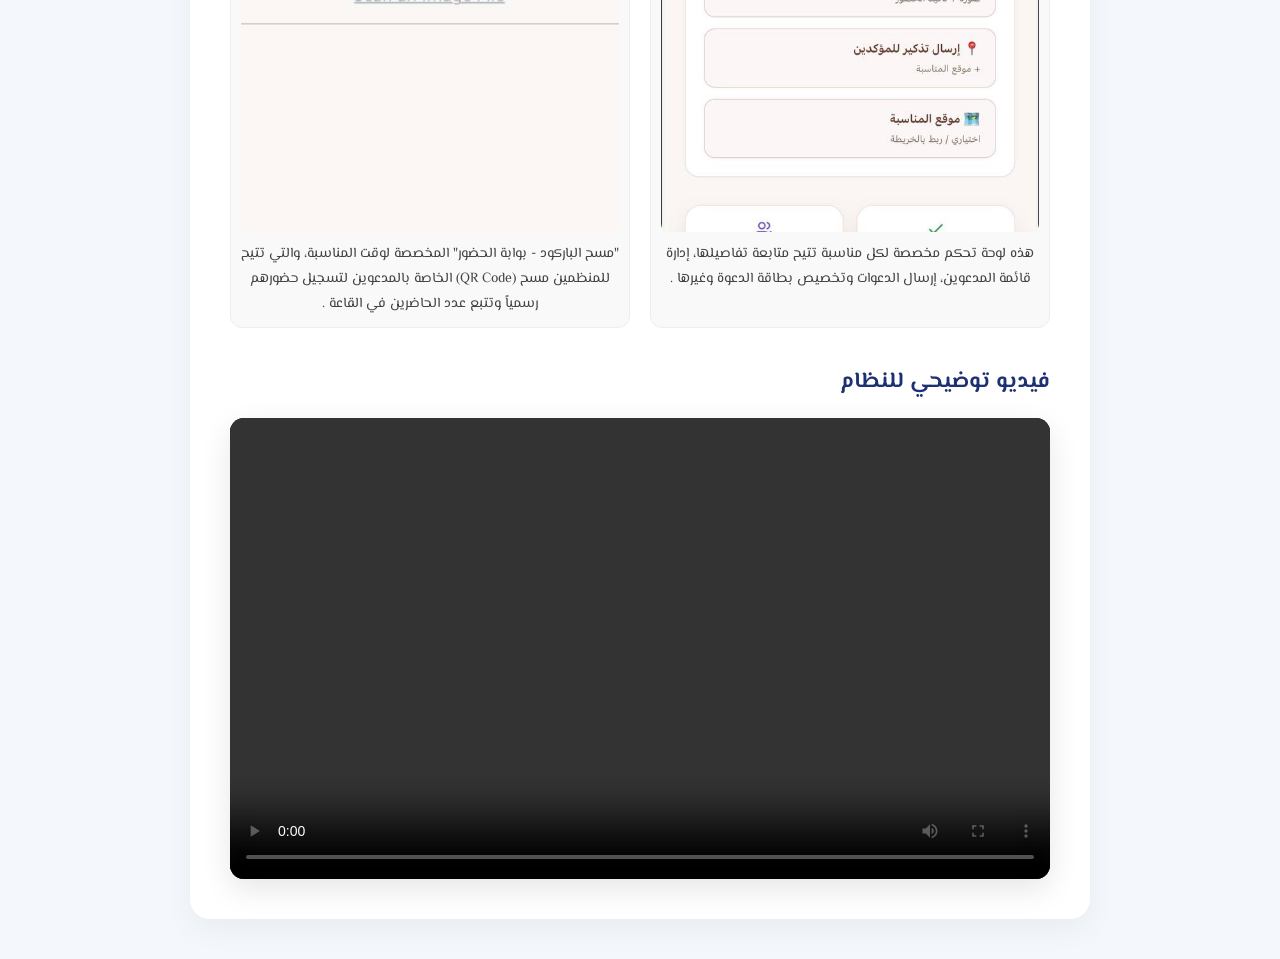
==== commit 095598ea: ";" ====
--- a/project-details.html
+++ b/project-details.html
@@ -262,7 +262,7 @@
         <div class="video-wrapper">
           <!-- الخيار 1: فيديو من مجلد videos (مفعّل) -->
           <video controls preload="metadata">
-            <source src="images/vid.mp4" type="video/mp4" />
+            <source src="images/vid.MOV" type="video/mp4" />
             متصفحك لا يدعم تشغيل الفيديو.
           </video>
 
